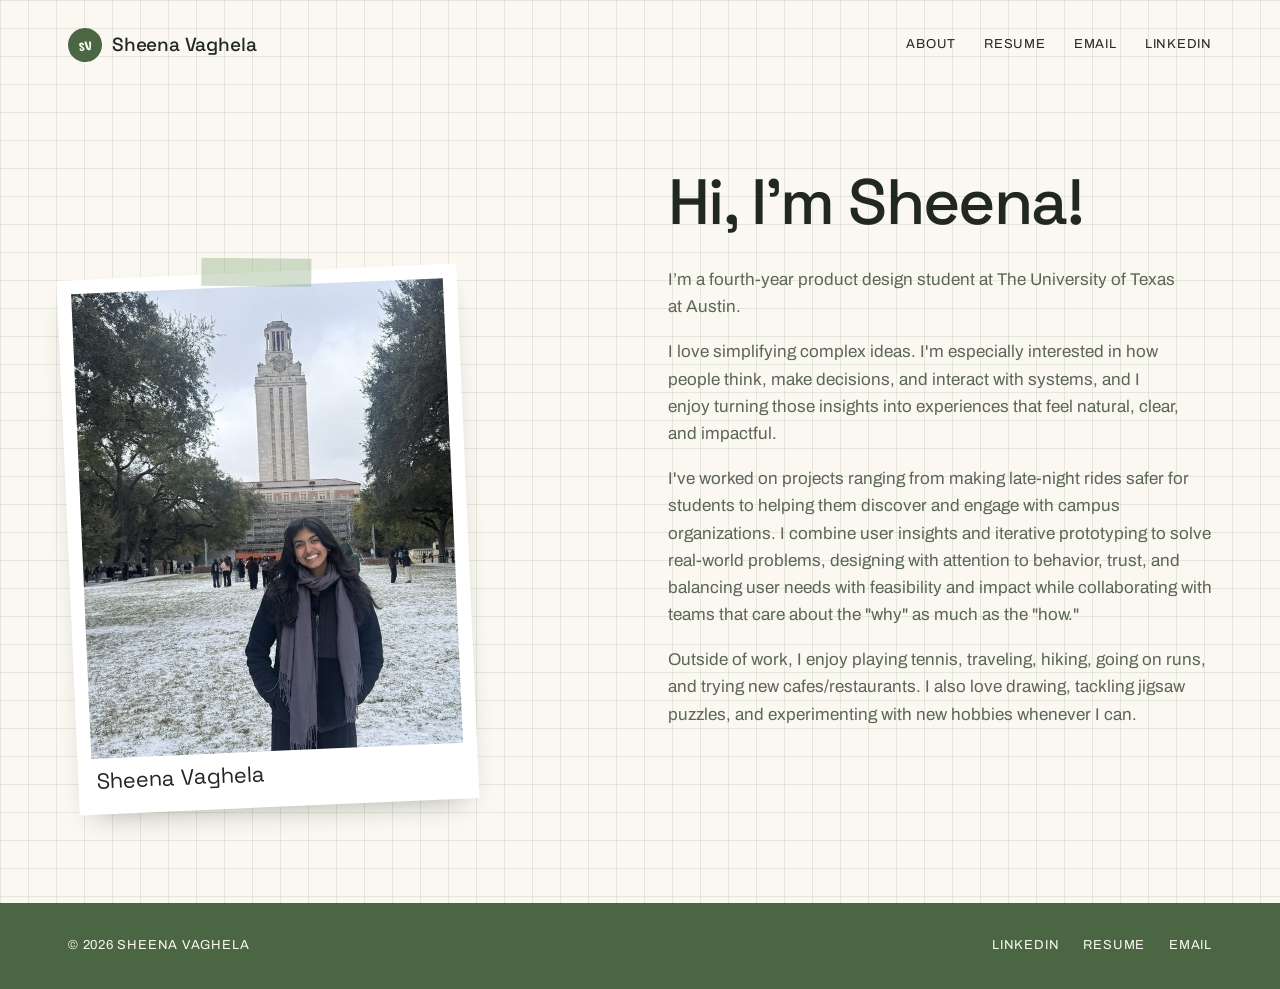
==== about.html @ 358e34a9 "Add About page, angled project thumbnails, nav badge, and LLS rewrite - Move About into its own page" ====
<!DOCTYPE html>
<html lang="en">
<head>
<meta charset="UTF-8">
<meta name="viewport" content="width=device-width, initial-scale=1.0">
<title>About | Sheena Vaghela</title>
<meta name="description" content="About Sheena Vaghela">
<link rel="icon" href="data:image/svg+xml,%3Csvg xmlns='http://www.w3.org/2000/svg' viewBox='0 0 64 64'%3E%3Crect width='64' height='64' rx='14' fill='%23FAF8F1'/%3E%3Ctext x='32' y='43' font-family='Georgia,serif' font-size='34' fill='%234A6642' text-anchor='middle'%3ES%3C/text%3E%3C/svg%3E">
<script>document.documentElement.classList.add('js');</script>
<link rel="stylesheet" href="styles.css?v=5">
<link rel="stylesheet" href="home.css?v=9">
</head>
<body class="home">
<div class="hm-page" id="top">

<header class="site">
  <div class="nav">
    <a class="nav-name" href="index.html" aria-label="Sheena Vaghela, home"><span class="nav-mark" aria-hidden="true">sv</span><span class="nav-label">Sheena Vaghela</span></a>
    <div class="nav-links">
      <a href="about.html" aria-current="page">About</a>
      <a href="resume-sheena-vaghela.pdf" target="_blank" rel="noopener">Resume</a>
      <a href="mailto:sheenavaghela@utexas.edu">Email</a>
      <a class="btn" href="https://www.linkedin.com/in/sheena-vaghela" target="_blank" rel="noopener">LinkedIn</a>
    </div>
  </div>
</header>

<main>

  <section class="hm-about" id="about">
    <figure class="hm-polaroid" data-reveal>
      <span class="hm-tape"></span>
      <img src="images/about-sheena-tower.jpg" alt="Sheena smiling on the snowy South Mall in front of the UT Tower">
      <figcaption>Sheena Vaghela</figcaption>
    </figure>
    <div class="hm-about-body">
      <h1 class="hm-h2">Hi, I’m Sheena!</h1>
      <p>I’m a fourth-year product design student at The University of Texas at Austin.</p>
      <p>I love simplifying complex ideas. I'm especially interested in how people think, make decisions, and interact with systems, and I enjoy turning those insights into experiences that feel natural, clear, and impactful.</p>
      <p>I've worked on projects ranging from making late-night rides safer for students to helping them discover and engage with campus organizations. I combine user insights and iterative prototyping to solve real-world problems, designing with attention to behavior, trust, and balancing user needs with feasibility and impact while collaborating with teams that care about the "why" as much as the "how."</p>
      <p>Outside of work, I enjoy playing tennis, traveling, hiking, going on runs, and trying new cafes/restaurants. I also love drawing, tackling jigsaw puzzles, and experimenting with new hobbies whenever I can.</p>
    </div>
  </section>

</main>

<footer class="hm-foot">
  <div class="hm-foot-in">
    <span>© 2026 Sheena Vaghela</span>
    <div class="hm-foot-links">
      <a href="https://www.linkedin.com/in/sheena-vaghela" target="_blank" rel="noopener">LinkedIn</a>
      <a href="resume-sheena-vaghela.pdf" target="_blank" rel="noopener">Resume</a>
      <a href="mailto:sheenavaghela@utexas.edu">Email</a>
    </div>
  </div>
</footer>

</div>
<script src="script.js?v=3"></script>
<script src="home.js?v=3"></script>
</body>
</html>
---- styles.css ----
@import url('https://fonts.googleapis.com/css2?family=Space+Grotesk:wght@400;500;600;700&family=Archivo:wght@400;500;600;700&family=Caveat+Brush&display=swap');

:root{
  --paper: #FAF8F1;
  --paper-alt: #E9EFE2;
  --card: #FFFFFF;
  --ink: #212820;
  --ink-soft: #5C6656;
  --moss: #7FA173;
  --moss-dark: #4A6642;
  --line: #DCE3D2;
  --max: 1120px;
  --max-narrow: 760px;
}

*{ box-sizing:border-box; }
html{ scroll-behavior:smooth; }

body{
  margin:0;
  background-color: var(--paper);
  color: var(--ink);
  font-family:'Archivo', sans-serif;
  font-size:16px;
  line-height:1.65;
  -webkit-font-smoothing:antialiased;
  overflow-x:hidden;
}

h1,h2,h3,h4{
  font-family:'Space Grotesk', sans-serif;
  font-weight:600;
  margin:0;
  color:var(--ink);
  letter-spacing:-0.01em;
}

a{ color:inherit; text-decoration:none; }
img{ max-width:100%; display:block; }

.wrap{ max-width:var(--max); margin:0 auto; padding:0 32px; }
.wrap-narrow{ max-width:var(--max-narrow); margin:0 auto; padding:0 32px; }

.sparkle{ color:var(--moss-dark); font-style:normal; }
.eyebrow{
  font-size:12.5px;
  text-transform:uppercase;
  letter-spacing:0.12em;
  color:var(--ink-soft);
}

/* ---------- decorative elements removed for a simpler look ---------- */
.pin{ display:none; }
.frame,
.hero-photo .frame,
.about-photo .frame{
  transform:none !important;
}

/* ---------- NAV ---------- */
header.site{
  position:sticky; top:0; z-index:20;
  background:rgba(250,248,241,0.9);
  backdrop-filter:blur(8px);
  border-bottom:1px solid var(--line);
}
.nav{
  display:flex; align-items:center; justify-content:space-between;
  padding:22px 32px;
  max-width:var(--max); margin:0 auto;
}
.nav-name{ font-family:'Space Grotesk', sans-serif; font-size:18px; font-weight:600; letter-spacing:-0.01em; }
.nav-links{ display:flex; gap:28px; align-items:center; font-size:12.5px; text-transform:uppercase; letter-spacing:0.08em; }
.nav-links a{ position:relative; border-bottom:1px solid transparent; padding-bottom:2px; transition:color .15s ease; }
.nav-links a:not(.btn)::after{
  content:""; position:absolute; left:0; right:100%; bottom:-1px; height:1px;
  background:var(--moss-dark); transition:right .25s cubic-bezier(.2,.8,.2,1);
}
.nav-links a:hover{ color:var(--moss-dark); }
.nav-links a:not(.btn):hover::after{ right:0; }
.nav-links .btn{
  color:var(--moss-dark); padding:0; border-bottom:1px solid var(--moss-dark);
  transition:color .15s ease, border-color .15s ease;
}
.nav-links .btn:hover{ color:var(--ink); border-color:var(--ink); background:none; }

/* ---------- SCROLL REVEAL ---------- */
@media (prefers-reduced-motion:no-preference){
  .reveal{ opacity:0; transform:translateY(14px); transition:opacity .6s ease, transform .6s ease; }
  .reveal.in{ opacity:1; transform:translateY(0); }

  .case.reveal{ transition-delay:0ms; }
  .case:nth-of-type(1).reveal{ transition-delay:0ms; }
  .case:nth-of-type(2).reveal{ transition-delay:60ms; }
  .case:nth-of-type(3).reveal{ transition-delay:120ms; }
  .case:nth-of-type(4).reveal{ transition-delay:180ms; }
  .case:nth-of-type(5).reveal{ transition-delay:240ms; }

  .skill-pill.reveal{ transform:translateY(10px) scale(.94); transition:opacity .45s ease, transform .45s cubic-bezier(.2,.8,.2,1); }
  .skill-pill.reveal.in{ transform:translateY(0) scale(1); }
  .skill-pill.reveal:nth-child(1){ transition-delay:0ms; }
  .skill-pill.reveal:nth-child(2){ transition-delay:40ms; }
  .skill-pill.reveal:nth-child(3){ transition-delay:80ms; }
  .skill-pill.reveal:nth-child(4){ transition-delay:120ms; }
  .skill-pill.reveal:nth-child(5){ transition-delay:160ms; }
  .skill-pill.reveal:nth-child(6){ transition-delay:200ms; }
  .skill-pill.reveal:nth-child(7){ transition-delay:240ms; }
  .skill-pill.reveal:nth-child(8){ transition-delay:280ms; }
  .skill-pill.reveal:nth-child(9){ transition-delay:320ms; }
  .skill-pill.reveal:nth-child(10){ transition-delay:360ms; }

  .section-head .rule{ transform:scaleX(0); transform-origin:left; transition:transform .7s cubic-bezier(.2,.8,.2,1) .1s; }
  .section-head.in .rule{ transform:scaleX(1); }

  @keyframes heroFadeUp{
    from{ opacity:0; transform:translateY(16px); }
    to{ opacity:1; transform:translateY(0); }
  }
  .hero .eyebrow, .hero h1, .hero p, .hero .hero-status{
    opacity:0; animation:heroFadeUp .7s cubic-bezier(.2,.8,.2,1) forwards;
  }
  .hero .eyebrow{ animation-delay:.05s; }
  .hero h1{ animation-delay:.15s; }
  .hero p{ animation-delay:.32s; }
  .hero .hero-status{ animation-delay:.45s; }

  @keyframes dotPulse{
    0%, 100%{ box-shadow:0 0 0 0 rgba(74,102,66,0.35); }
    50%{ box-shadow:0 0 0 5px rgba(74,102,66,0); }
  }
  .hero-status .dot{ animation:dotPulse 2.2s ease-out infinite; }
}

/* ---------- HERO (home, no image) ---------- */
.hero{ padding:130px 0 90px; border-bottom:1px solid var(--line); }
.hero .wrap{ max-width:860px; }
.hero .eyebrow{ margin-bottom:22px; }
.hero h1{
  font-size:clamp(44px,8vw,78px);
  line-height:1.02;
  margin-bottom:28px;
  letter-spacing:-0.02em;
}
.hero h1 em{ font-style:normal; color:var(--moss-dark); }
.hero h1 .signature{
  font-family:'Caveat Brush', cursive; font-style:normal; font-weight:400;
  color:var(--moss-dark); font-size:1.28em; line-height:1; letter-spacing:0.01em;
  display:inline-block; transform:rotate(-4deg) translateY(0.05em);
  margin:0 0.02em;
}
.hero p{ max-width:56ch; color:var(--ink-soft); font-size:17.5px; margin-bottom:28px; }
.hero-status{
  display:inline-flex; align-items:center; gap:8px; font-size:12.5px;
  text-transform:uppercase; letter-spacing:0.08em; color:var(--moss-dark);
  border:1px solid var(--line); background:var(--paper-alt); padding:8px 14px; border-radius:20px;
}
.hero-status .dot{ width:6px; height:6px; border-radius:50%; background:var(--moss-dark); }

/* ---------- SECTION HEADS ---------- */
.section{ padding:64px 0; }
.section-head{ margin-bottom:44px; display:flex; align-items:baseline; gap:14px; }
.section-head h2{
  font-size:clamp(26px,3.4vw,34px); text-transform:uppercase; letter-spacing:0.01em;
}
.section-head .count{ color:var(--ink-soft); font-size:13px; letter-spacing:0.06em; text-transform:uppercase; }
.section-head .rule{ flex:1; height:1px; background:var(--line); }

/* ---------- CASE STUDY LIST (home) ---------- */
.case{
  display:grid; grid-template-columns:64px 0.9fr 1.1fr; gap:32px; align-items:center;
  padding:44px 0; border-bottom:1px solid var(--line);
}
.case:last-child{ border-bottom:none; }
.case:nth-child(even) .case-media{ order:3; }
.case:nth-child(even) .case-body{ order:2; }
.case-index{
  font-family:'Space Grotesk', sans-serif; font-size:22px; font-weight:600; color:var(--moss-dark);
  align-self:start; padding-top:2px; letter-spacing:-0.02em;
}

.case-media{ position:relative; display:flex; justify-content:center; isolation:isolate; }
.case-media .frame{
  --accent: var(--moss-dark);
  background:var(--accent); padding:36px; border-radius:8px; border:none;
  overflow:hidden; max-width:460px; width:100%; aspect-ratio:4/3;
  display:flex; align-items:center; justify-content:center; position:relative;
  box-shadow:0 1px 2px rgba(33,40,32,0.08);
  transition:transform .35s cubic-bezier(.2,.8,.2,1), box-shadow .35s ease;
}
.case-media img{
  width:auto; height:auto; max-width:100%; max-height:100%; object-fit:contain; display:block;
  border-radius:4px;
  transition:transform .4s cubic-bezier(.2,.8,.2,1);
  filter:drop-shadow(0 18px 30px rgba(0,0,0,0.28));
}

/* bold per-project accent colors, in the spirit of an editorial cover grid */
.case-media .frame.thumb-sbee{ --accent:#B4552E; }
.case-media .frame.thumb-herdup{ --accent:#6B4A2F; }
.case-media .frame.thumb-surewalk{ --accent:#1F2A44; }
.case-media .frame.thumb-seedly{ --accent:#2B6A3C; }
.case-media .frame.thumb-idetect{ --accent:#1E4D6B; }

.case-media .frame:hover,
.case-media .frame:focus-visible{
  transform:translateY(-6px) scale(1.025) !important;
  box-shadow:0 26px 44px -18px rgba(0,0,0,0.38), 0 6px 16px rgba(0,0,0,0.14);
}
.case-media .frame:hover img{ transform:scale(1.035); }

/* ---------- THUMBNAIL ILLUSTRATIONS (home) ---------- */
.thumb-illustration{
  width:84%; height:84%; overflow:visible;
  transition:transform .4s cubic-bezier(.2,.8,.2,1);
}
.case-media .frame:hover .thumb-illustration{ transform:scale(1.06); }

.thumb-illustration .thumb-shape-soft{ fill:var(--paper); }
.thumb-illustration .thumb-cutout{ fill:var(--accent); }
.thumb-illustration .thumb-node{ fill:var(--paper); }
.thumb-illustration .draw-line{
  fill:none; stroke:var(--paper); stroke-width:2; stroke-linecap:round;
  opacity:0.85;
}
.thumb-illustration .pulse-ring{
  fill:none; stroke:var(--paper); stroke-width:1.4; stroke-opacity:0;
}
.thumb-illustration .thumb-pulse{ stroke:var(--accent); opacity:1; }
.thumb-illustration .thumb-star path{ fill:var(--paper); opacity:0.85; }
.thumb-illustration .thumb-moon{ opacity:0.95; }
.thumb-illustration .thumb-sun circle{ fill:var(--paper); }
.thumb-illustration .thumb-rays line{ stroke:var(--paper); stroke-width:2; stroke-linecap:round; }
.thumb-illustration .thumb-leaf{ fill:var(--accent); transform-box:fill-box; transform-origin:bottom; }
.thumb-illustration .thumb-badge-text{
  font-family:'Space Grotesk', sans-serif; font-weight:700; font-size:20px;
  fill:var(--accent); letter-spacing:0.02em;
}

@media (prefers-reduced-motion:no-preference){
  @keyframes thumbAutoScroll{
    0%, 12%{ transform:translateY(0); }
    50%, 62%{ transform:translateY(var(--thumb-scroll-amount, -14px)); }
    100%{ transform:translateY(0); }
  }
  .thumb-scroll{
    animation:thumbAutoScroll 7s cubic-bezier(.65,0,.35,1) infinite;
  }

  .thumb-illustration .draw-line{
    stroke-dasharray:260; stroke-dashoffset:260;
    transition:stroke-dashoffset 1.1s cubic-bezier(.2,.8,.2,1) .15s;
  }
  .case.in .thumb-illustration .draw-line{ stroke-dashoffset:0; }

  .thumb-illustration .thumb-node,
  .thumb-illustration .thumb-pin-start,
  .thumb-illustration .thumb-pin-end{
    transform-box:fill-box; transform-origin:center; transform:scale(0);
    transition:transform .45s cubic-bezier(.34,1.56,.64,1) .9s;
  }
  .case.in .thumb-illustration .thumb-node,
  .case.in .thumb-illustration .thumb-pin-start,
  .case.in .thumb-illustration .thumb-pin-end{ transform:scale(1); }
  .thumb-illustration .thumb-node-a{ transition-delay:1s; }
  .thumb-illustration .thumb-node-b{ transition-delay:1.08s; }
  .thumb-illustration .thumb-node-c{ transition-delay:1.16s; }

  .thumb-illustration .thumb-leaf{ transform:scaleY(0); }
  .case.in .thumb-illustration .thumb-leaf{
    transition:transform .55s cubic-bezier(.2,.8,.2,1);
  }
  .case.in .thumb-illustration .thumb-leaf-1{ transform:scaleY(1); transition-delay:.2s; }
  .case.in .thumb-illustration .thumb-leaf-2{ transform:scaleY(1); transition-delay:.35s; }
  .case.in .thumb-illustration .thumb-leaf-3{ transform:scaleY(1); transition-delay:.5s; }

  @keyframes thumbFloat{ 0%,100%{ transform:translateY(0); } 50%{ transform:translateY(-4px); } }
  .thumb-float{ animation:thumbFloat 4.5s ease-in-out infinite; }

  @keyframes thumbPulseRing{
    0%{ stroke-width:3; stroke-opacity:0.7; r:16; }
    100%{ stroke-width:0; stroke-opacity:0; r:30; }
  }
  .case.in .pulse-ring{ animation:thumbPulseRing 2.6s ease-out infinite; }
  .case.in .pulse-ring-2{ animation-delay:1.3s; }

  @keyframes thumbTwinkle{ 0%,100%{ opacity:0.35; } 50%{ opacity:1; } }
  .thumb-star-1{ animation:thumbTwinkle 2.8s ease-in-out infinite; }
  .thumb-star-2{ animation:thumbTwinkle 2.8s ease-in-out infinite 1.1s; }

  @keyframes thumbSway{ 0%,100%{ transform:rotate(-2deg); } 50%{ transform:rotate(2deg); } }
  .case.in .thumb-leaf{ transform-origin:bottom; }
  .case.in .thumb-leaf-1{ animation:thumbSway 5s ease-in-out infinite .8s; }
  .case.in .thumb-leaf-2{ animation:thumbSway 5.6s ease-in-out infinite 1s; }
  .case.in .thumb-leaf-3{ animation:thumbSway 5.2s ease-in-out infinite 1.2s; }

  @keyframes thumbSpin{ to{ transform:rotate(360deg); } }
  .thumb-sun{ transform-box:fill-box; transform-origin:center; }
  .thumb-rays{ transform-box:fill-box; transform-origin:center; animation:thumbSpin 14s linear infinite; }
  .case-media .frame:hover .thumb-rays{ animation-duration:3s; }

  .case-media .frame:hover .thumb-node,
  .case-media .frame:hover .thumb-pin-end{ transform:scale(1.15); }
  .case-media .frame:hover .draw-line.thumb-route{ stroke-width:2.4; }
}

.case-media .frame::after{
  content:"View case study →";
  position:absolute; left:14px; bottom:14px; z-index:2;
  font-family:'Space Grotesk', sans-serif; font-size:11px; font-weight:600;
  letter-spacing:0.05em; text-transform:uppercase; color:var(--ink);
  background:var(--card); border:1px solid var(--line); border-radius:20px;
  padding:6px 12px; opacity:0; transform:translateY(6px);
  transition:opacity .3s ease, transform .3s ease; pointer-events:none;
}
.case-media .frame:hover::after,
.case-media .frame:focus-visible::after{ opacity:1; transform:translateY(0); }

.case-tag{
  display:inline-block; font-size:12px; color:var(--moss-dark); background:none;
  border:none; padding:0; border-radius:0; margin-bottom:16px;
  text-transform:uppercase; letter-spacing:0.08em; font-weight:600;
}
.case-body h3{ font-size:clamp(20px,2.2vw,25px); margin-bottom:12px; line-height:1.25; }
.case-body p{ color:var(--ink-soft); max-width:48ch; margin-bottom:18px; }
.case-link{ font-size:14px; font-weight:600; color:var(--moss-dark); border-bottom:1px solid var(--moss-dark); padding-bottom:2px; text-transform:uppercase; letter-spacing:0.05em; }
.case-link:hover{ color:var(--ink); border-color:var(--ink); }

/* ---------- SKILLS ---------- */
.skills-list{ display:flex; flex-wrap:wrap; gap:18px 24px; }
.skill-pill{
  font-size:13.5px; padding:0; background:none; border:none;
  color:var(--ink); text-transform:uppercase; letter-spacing:0.05em;
}
.skill-pill::before{ content:"["; color:var(--moss-dark); margin-right:2px; }
.skill-pill::after{ content:"]"; color:var(--moss-dark); margin-left:2px; }

/* ---------- ABOUT ---------- */
#about{ background:var(--paper-alt); border-top:1px solid var(--line); border-bottom:1px solid var(--line); }
.about-grid{ display:grid; grid-template-columns:0.8fr 1.2fr; gap:52px; align-items:center; }
.about-photo .frame{
  background:var(--paper-alt); padding:0; border-radius:8px; border:none; overflow:hidden;
}
.about-body p{ color:var(--ink-soft); margin-bottom:16px; max-width:58ch; }

/* ---------- FOOTER ---------- */
footer{ padding:44px 0 56px; color:var(--ink-soft); font-size:13.5px; }
footer .foot-row{ display:flex; justify-content:space-between; align-items:center; flex-wrap:wrap; gap:16px; }
footer a{ border-bottom:1px solid var(--ink-soft); }
footer a:hover{ color:var(--moss-dark); border-color:var(--moss-dark); }

/* ================= PROJECT DETAIL PAGES ================= */
.detail-hero{ padding:56px 0 40px; border-bottom:1px solid var(--line); }
.back-link{ display:inline-flex; align-items:center; gap:6px; font-size:13px; text-transform:uppercase; letter-spacing:0.06em; color:var(--ink-soft); margin-bottom:28px; }
.back-link:hover{ color:var(--moss-dark); }
.back-link .arrow{ display:inline-block; transform:rotate(180deg); }

.detail-hero h1{ font-size:clamp(28px,4vw,42px); line-height:1.15; max-width:22ch; margin-bottom:18px; }
.detail-hero .intro{ font-size:17.5px; color:var(--ink-soft); max-width:62ch; margin-bottom:36px; }

.meta-grid{
  display:grid; grid-template-columns:repeat(4,1fr); gap:24px;
  border-top:1px solid var(--line); padding-top:24px;
}
.meta-item .label{ font-size:11.5px; text-transform:uppercase; letter-spacing:.06em; color:var(--ink-soft); margin-bottom:6px; }
.meta-item .value{ font-size:14px; line-height:1.5; }
.meta-item .value div{ margin-bottom:2px; }

.hero-visual{ padding:44px 0 10px; }

.content-section{ padding:44px 0; border-bottom:1px solid var(--line); }
.content-section:last-of-type{ border-bottom:none; }
.content-section h2{ font-size:clamp(21px,2.4vw,25px); margin-bottom:16px; }
.content-section p{ color:var(--ink-soft); max-width:66ch; }

.award-note{
  display:inline-flex; align-items:center; gap:8px; font-size:12.5px; color:var(--moss-dark);
  background:var(--paper-alt); border:1px solid var(--line); padding:6px 14px; border-radius:20px; margin-top:14px;
  text-transform:uppercase; letter-spacing:0.05em;
}

.process-block{ margin-bottom:40px; }
.process-block:last-child{ margin-bottom:0; }
.process-block h3{ font-size:17.5px; margin-bottom:10px; line-height:1.35; }
.process-block p{ color:var(--ink-soft); max-width:66ch; margin-bottom:20px; }

.conclusion-list{ list-style:none; margin:20px 0; padding:0; }
.conclusion-list li{
  padding:14px 0 14px 22px; border-top:1px solid var(--line); position:relative; color:var(--ink-soft); max-width:66ch;
}
.conclusion-list li:last-child{ border-bottom:1px solid var(--line); }
.conclusion-list li::before{
  content:"–"; position:absolute; left:0; color:var(--moss-dark); font-size:14px;
}
.conclusion-list li strong{ color:var(--ink); }

.quote-grid{ display:grid; grid-template-columns:1fr 1fr; gap:16px; margin:20px 0 4px; }
.quote-card{
  background:var(--paper-alt); border:1px solid var(--line); border-radius:10px;
  padding:20px 22px; position:relative;
}
.quote-card::before{
  content:"\201C"; font-family:Georgia,serif; font-size:38px; line-height:1; color:var(--moss-dark);
  opacity:0.45; display:block; margin-bottom:4px;
}
.quote-card p{ font-style:italic; color:var(--ink); font-size:14.5px; margin-bottom:0; max-width:none; }
@media (max-width:640px){ .quote-grid{ grid-template-columns:1fr; } }

.affinity-map{
  display:grid; grid-template-columns:repeat(4,1fr); gap:18px; margin:24px 0 4px;
}
.affinity-col{ display:flex; flex-direction:column; gap:10px; }
.affinity-col h4{
  font-family:'Space Grotesk', sans-serif; font-size:13px; font-weight:600; color:var(--ink-soft);
  text-transform:uppercase; letter-spacing:0.04em; margin-bottom:2px; line-height:1.3;
}
.affinity-note{
  background:var(--paper-alt); border:1px solid var(--line); border-radius:6px;
  padding:12px 13px; font-size:13px; line-height:1.45; color:var(--ink);
}
.affinity-note:nth-child(3n+1){ transform:rotate(-0.6deg); }
.affinity-note:nth-child(3n+2){ transform:rotate(0.5deg); }
.affinity-note:nth-child(3n){ transform:rotate(-0.3deg); }
@media (max-width:800px){ .affinity-map{ grid-template-columns:1fr 1fr; } }
@media (max-width:480px){ .affinity-map{ grid-template-columns:1fr; } }

/* ---------- HOW MIGHT WE cards ---------- */
.hmw-grid{ display:grid; grid-template-columns:repeat(3,1fr); gap:14px; margin:24px 0 4px; }
.hmw-card{
  background:var(--moss-dark); border-radius:10px; padding:20px 20px 22px; color:var(--paper);
}
.hmw-card .hmw-tag{
  display:block; font-size:11px; font-weight:600; text-transform:uppercase; letter-spacing:0.08em;
  color:var(--paper); opacity:0.7; margin-bottom:8px;
}
.hmw-card p{ margin:0; font-size:15px; line-height:1.4; color:var(--paper); max-width:none; }
@media (max-width:800px){ .hmw-grid{ grid-template-columns:1fr 1fr; } }
@media (max-width:480px){ .hmw-grid{ grid-template-columns:1fr; } }

/* ---------- SUMMARY block (top of each case study) ---------- */
.summary-block{
  margin:32px 0 0; padding:4px 24px; background:var(--card);
  border:1px solid var(--line); border-radius:12px;
}
.summary-row{
  display:grid; grid-template-columns:128px minmax(0,1fr); gap:6px 20px;
  padding:14px 0; border-top:1px solid var(--line); margin:0;
}
.summary-row:first-child{ border-top:none; }
.summary-row dt{
  font-size:11.5px; text-transform:uppercase; letter-spacing:.06em; color:var(--moss-dark);
  font-weight:600; padding-top:3px;
}
.summary-row dd{ margin:0; font-size:14.5px; line-height:1.55; color:var(--ink); }
.summary-row dd .metric-note{ display:block; font-size:12.5px; color:var(--ink-soft); margin-top:2px; }
@media (max-width:560px){
  .summary-block{ padding:4px 18px; }
  .summary-row{ grid-template-columns:1fr; }
}

.quote-card .quote-source{
  display:block; margin-top:10px; font-size:12.5px; font-style:normal; color:var(--ink-soft);
}

/* ---------- STAT highlights ---------- */
.stat-row{ display:grid; grid-template-columns:repeat(3,1fr); gap:16px; margin:24px 0 4px; }
.stat-card{
  background:var(--paper-alt); border:1px solid var(--line); border-radius:10px; padding:20px 18px;
}
.stat-card .stat-num{
  display:block; font-family:'Space Grotesk', sans-serif; font-weight:600; font-size:clamp(26px,3vw,34px);
  color:var(--moss-dark); letter-spacing:-0.02em; line-height:1;
}
.stat-card p{ margin:10px 0 0; font-size:13.5px; line-height:1.4; color:var(--ink-soft); max-width:none; }
@media (max-width:800px){ .stat-row{ grid-template-columns:1fr 1fr; } }
@media (max-width:480px){ .stat-row{ grid-template-columns:1fr; } }

/* ---------- PERSONA / archetype cards ---------- */
.persona-grid{ display:grid; grid-template-columns:repeat(3,1fr); gap:16px; margin:24px 0 4px; }
.persona-card{
  border:1px solid var(--line); border-radius:10px; padding:20px 20px 22px; position:relative;
}
.persona-card h4{
  font-family:'Space Grotesk', sans-serif; font-size:15px; font-weight:600; color:var(--ink);
  margin-bottom:8px; line-height:1.3;
}
.persona-card p{ margin:0; font-size:13.5px; line-height:1.5; color:var(--ink-soft); max-width:none; }
.persona-grid-2{ grid-template-columns:1fr 1fr; }
@media (max-width:800px){ .persona-grid{ grid-template-columns:1fr 1fr; } }
@media (max-width:480px){ .persona-grid{ grid-template-columns:1fr; } }

/* ---------- JOURNEY steps (before / after) ---------- */
.journey-steps{
  display:grid; grid-template-columns:repeat(auto-fit, minmax(140px,1fr)); gap:0; margin:24px 0 4px;
  border:1px solid var(--line); border-radius:10px; overflow:hidden;
}
.journey-step{
  padding:18px 16px; background:var(--paper); border-right:1px solid var(--line); position:relative;
}
.journey-step:last-child{ border-right:none; }
.journey-step .step-num{
  display:inline-flex; align-items:center; justify-content:center; width:22px; height:22px; border-radius:50%;
  background:var(--moss-dark); color:var(--paper); font-size:11px; font-weight:600; margin-bottom:10px;
}
.journey-step p{ margin:0; font-size:13px; line-height:1.4; color:var(--ink-soft); max-width:none; }
.journey-step p strong{ display:block; color:var(--ink); font-size:13.5px; margin-bottom:3px; }
.journey-row-label{
  font-size:11px; font-weight:600; text-transform:uppercase; letter-spacing:0.07em; color:var(--ink-soft);
  margin-bottom:8px; display:block;
}
.journey-before .step-num{ background:var(--ink-soft); }
@media (max-width:640px){
  .journey-steps{ grid-template-columns:1fr; }
  .journey-step{ border-right:none; border-bottom:1px solid var(--line); }
  .journey-step:last-child{ border-bottom:none; }
}

/* ---------- VOICE moments (content writing) ---------- */
.voice-moments{ display:flex; flex-direction:column; gap:0; margin:24px 0 4px; border:1px solid var(--line); border-radius:10px; overflow:hidden; }
.voice-moment{
  display:grid; grid-template-columns:200px minmax(0,1fr); gap:16px; align-items:center;
  padding:16px 18px; border-top:1px solid var(--line); background:var(--paper);
}
.voice-moment:first-child{ border-top:none; }
.voice-label{
  font-size:11.5px; font-weight:600; text-transform:uppercase; letter-spacing:0.06em; color:var(--moss-dark);
}
.voice-label em{
  display:block; font-style:normal; font-weight:400; text-transform:none; letter-spacing:0;
  font-size:13px; color:var(--ink-soft); margin-top:2px;
}
.content-section .voice-msg{
  margin:0; justify-self:start; background:var(--card); border:1px solid var(--line);
  border-radius:14px 14px 14px 4px; padding:10px 14px; font-size:14.5px; line-height:1.45; color:var(--ink); max-width:none;
}
@media (max-width:560px){ .voice-moment{ grid-template-columns:1fr; gap:8px; } }

/* ---------- TERMINOLOGY table ---------- */
.term-table{ margin:24px 0 4px; border:1px solid var(--line); border-radius:10px; overflow:hidden; }
.term-row{
  display:grid; grid-template-columns:0.8fr 1.1fr 1.6fr; gap:16px; padding:13px 18px;
  border-top:1px solid var(--line); font-size:13.5px; line-height:1.45; color:var(--ink-soft);
}
.term-row span:first-child{ color:var(--ink); font-weight:600; }
.term-row span:nth-child(2){ text-decoration:line-through; text-decoration-color:var(--moss); }
.term-head{ border-top:none; background:var(--paper-alt); }
.term-head span, .term-head span:first-child, .term-head span:nth-child(2){
  font-size:11px; font-weight:600; text-transform:uppercase; letter-spacing:0.07em; color:var(--moss-dark); text-decoration:none;
}
@media (max-width:560px){
  .term-row{ grid-template-columns:1fr 1fr; gap:4px 14px; }
  .term-row span:nth-child(3){ grid-column:1 / -1; }
  .term-head span:nth-child(3){ display:none; }
}

/* ---------- PROTOTYPE FLOW DEMOS (auto-playing phone screens) ---------- */
.proto-demos{ display:flex; flex-direction:column; align-items:center; gap:48px; margin:28px 0 4px; }
.proto-demo{ margin:0; display:flex; flex-direction:column; align-items:center; gap:14px; }
.proto-phone{
  width:300px; max-width:100%; aspect-ratio:600 / 1300; position:relative; overflow:hidden;
  border-radius:34px; border:10px solid #14181f; background:#fff; box-sizing:content-box;
  box-shadow:0 30px 54px -20px rgba(20,24,31,0.45), 0 6px 18px rgba(20,24,31,0.15);
}
.proto-phone img{
  position:absolute; inset:0; width:100%; height:100%; object-fit:cover;
  opacity:0; transition:opacity .5s ease;
}
.proto-phone img.active{ opacity:1; }
/* the "clicker": a cursor that moves to each tapped button and presses it */
.proto-cursor{
  position:absolute; left:50%; top:62%; z-index:3; width:30px; height:30px; margin:-3px 0 0 -6px;
  pointer-events:none; opacity:0;
  transition:left .7s cubic-bezier(.45,0,.25,1), top .7s cubic-bezier(.45,0,.25,1), opacity .3s ease;
}
.proto-cursor.show{ opacity:1; }
.proto-cursor.dragging{ transition:left .9s ease-in-out, top .9s ease-in-out; }
.proto-cursor svg{ width:100%; height:100%; display:block; filter:drop-shadow(0 2px 3px rgba(0,0,0,.35)); transition:transform .15s ease; }
.proto-cursor.press svg{ transform:scale(.85); }
.proto-cursor::before{
  content:""; position:absolute; left:6px; top:3px; width:34px; height:34px; margin:-17px 0 0 -17px;
  border-radius:50%; background:rgba(74,102,66,.35); transform:scale(0); opacity:0;
}
.proto-cursor.press::before{ animation:protoRipple .55s ease-out; }
@keyframes protoRipple{
  0%{ transform:scale(.2); opacity:1; }
  100%{ transform:scale(1.5); opacity:0; }
}
.proto-demo figcaption{ font-size:12.5px; color:var(--ink-soft); text-transform:uppercase; letter-spacing:0.06em; }
@media (max-width:420px){ .proto-phone{ width:260px; } }

/* ---------- SCROLLING SCREEN DEMO ---------- */
.scroll-demo-wrap{ display:flex; flex-direction:column; align-items:center; gap:14px; padding:12px 0 8px; }
.scroll-demo{
  width:320px; height:520px; max-width:100%; overflow:hidden; position:relative;
  border-radius:34px; border:10px solid #14181f; background:#fff;
  box-shadow:0 30px 54px -20px rgba(20,24,31,0.45), 0 6px 18px rgba(20,24,31,0.15);
}
.scroll-demo::after{
  content:""; position:absolute; top:0; left:0; right:0; height:28px; z-index:2;
  background:linear-gradient(rgba(255,255,255,0.9), rgba(255,255,255,0));
  pointer-events:none;
}
.scroll-demo img{
  display:block; width:100%; height:auto; --scroll-amount:-180px;
  animation:scrollDemo 9s cubic-bezier(.65,0,.35,1) infinite;
}
@keyframes scrollDemo{
  0%   { transform:translateY(0); }
  15%  { transform:translateY(0); }
  50%  { transform:translateY(var(--scroll-amount)); }
  65%  { transform:translateY(var(--scroll-amount)); }
  100% { transform:translateY(0); }
}
@media (prefers-reduced-motion:reduce){
  .scroll-demo img{ animation:none; }
}
.scroll-demo-caption{ font-size:12.5px; color:var(--ink-soft); text-transform:uppercase; letter-spacing:0.06em; }

.proto-link{
  display:inline-block; margin-top:8px; font-size:14px; font-weight:600;
  color:var(--moss-dark); border-bottom:1px solid var(--moss-dark); text-transform:uppercase; letter-spacing:0.04em;
}
.proto-link:hover{ color:var(--ink); border-color:var(--ink); }
.proto-link + .proto-link{ margin-left:24px; }

/* ---------- CAROUSEL ---------- */
.carousel{ position:relative; }
.carousel-track{
  display:flex; gap:22px; overflow-x:auto; scroll-snap-type:x mandatory;
  scroll-behavior:smooth; -webkit-overflow-scrolling:touch;
  scrollbar-width:none; margin:0; padding:2px;
}
.carousel-track::-webkit-scrollbar{ display:none; }
.carousel-slide{
  flex:0 0 100%; scroll-snap-align:center; margin:0;
  background:var(--paper); border-radius:10px; border:1px solid var(--line);
  display:flex; align-items:center; justify-content:center;
  min-height:360px; overflow:hidden;
}
.carousel-slide img{ width:auto; height:auto; max-width:100%; max-height:74vh; object-fit:contain; display:block; }

.carousel-nav{ display:flex; align-items:center; justify-content:center; gap:18px; margin-top:18px; }
.carousel-btn{
  width:38px; height:38px; border-radius:50%; border:1px solid var(--line); flex-shrink:0;
  background:var(--card); color:var(--ink); font-family:'Space Grotesk',sans-serif; font-size:17px;
  cursor:pointer; display:flex; align-items:center; justify-content:center; padding:0;
  transition:background .15s ease, color .15s ease, border-color .15s ease;
}
.carousel-btn:hover{ background:var(--moss-dark); border-color:var(--moss-dark); color:#fff; }
.carousel-dots{ display:flex; align-items:center; gap:8px; }
.carousel-dot{
  width:7px; height:7px; padding:0; border:none; border-radius:50%;
  background:var(--line); cursor:pointer; transition:background .15s ease, transform .15s ease;
}
.carousel-dot.active{ background:var(--moss-dark); transform:scale(1.4); }
.carousel.single .carousel-nav{ display:none; }

@media (min-width:640px){
  .carousel-slide{ min-height:460px; }
}

/* breaks a single wide diagram out of the narrow text column so it's bigger and easier to read */
.carousel.carousel-wide{
  width:min(94vw, 1200px);
  margin-left:50%;
  transform:translateX(-50%);
}

.next-project{
  padding:52px 0; text-align:center; background:var(--paper-alt);
  border-top:1px solid var(--line); border-bottom:1px solid var(--line);
}
.next-project .label{ font-size:12px; text-transform:uppercase; letter-spacing:0.08em; color:var(--ink-soft); margin-bottom:10px; }
.next-project h2{ font-size:clamp(22px,3vw,28px); }
.next-project a:hover{ color:var(--moss-dark); }

/* ---------- RESPONSIVE ---------- */
@media (max-width:860px){
  .case{ grid-template-columns:1fr; }
  .case-index{ display:none; }
  .case:nth-child(even) .case-media,
  .case:nth-child(even) .case-body{ order:initial; }
  .about-grid{ grid-template-columns:1fr; }
  .nav-links{ gap:14px; font-size:11px; }
  .wrap, .wrap-narrow{ padding:0 20px; }
  .meta-grid{ grid-template-columns:repeat(2,1fr); }
}

/* keep the name on one line on small phones now that the nav has four links */
@media (max-width:420px){
  .nav{ padding:18px 16px; gap:12px; }
  .nav-name{ white-space:nowrap; font-size:16px; }
  .nav-links{ gap:10px; font-size:10.5px; letter-spacing:0.05em; }
}

/* ---------- "email copied" toast ---------- */
.email-toast{
  position:fixed; left:50%; bottom:28px; z-index:50; transform:translate(-50%, 12px);
  background:var(--ink); color:var(--paper); padding:10px 18px; border-radius:999px;
  font-size:14px; box-shadow:0 12px 28px -12px rgba(33,40,32,.5);
  opacity:0; pointer-events:none; transition:opacity .25s ease, transform .25s ease;
  max-width:calc(100vw - 32px); text-align:center;
}
.email-toast.show{ opacity:1; transform:translate(-50%, 0); }

/* ---------- Personal mark in the nav ---------- */
.nav-name{ display:inline-flex; align-items:center; gap:10px; }
.nav-mark{
  display:inline-flex; align-items:center; justify-content:center; flex-shrink:0;
  width:34px; height:34px; border-radius:50%; background:var(--moss-dark); color:var(--paper);
  font-family:'Caveat Brush', cursive; font-size:19px; line-height:1; letter-spacing:0; padding-bottom:2px;
  transform:rotate(-8deg); transition:transform .35s cubic-bezier(.3,1.5,.5,1);
}
.nav-name:hover .nav-mark{ transform:rotate(6deg) scale(1.08); }
@media (max-width:420px){ .nav-mark{ width:30px; height:30px; font-size:17px; } }
/* on narrow screens the badge stands in for the full name so the links stay on one line */
@media (max-width:520px){ .nav-label{ display:none; } }
---- home.css ----
/* Homepage redesign ("Field Notes"). Scoped to body.home so case study pages are untouched. */

.home{
  background-color:var(--paper);
  background-image:
    linear-gradient(rgba(74,102,66,.12) 1px, transparent 1px),
    linear-gradient(90deg, rgba(74,102,66,.12) 1px, transparent 1px);
  background-size:28px 28px;
}
.home .hm-page{ overflow-x:hidden; min-height:100vh; }
.home a:hover{ color:var(--moss-dark); }

@keyframes nameWiggle{ 0%,100%{ rotate:0deg; } 35%{ rotate:-4deg; } 70%{ rotate:2deg; } }
@keyframes hmDotPulse{
  0%{ box-shadow:0 0 0 0 rgba(74,102,66,.45); }
  100%{ box-shadow:0 0 0 10px rgba(74,102,66,0); }
}

/* ---------- Header ---------- */
.home header.site{
  position:static; background:none; backdrop-filter:none; -webkit-backdrop-filter:none; border-bottom:none;
}
.home .nav{
  max-width:1240px; padding:28px clamp(20px,4vw,48px); gap:24px; flex-wrap:wrap;
}
.home .nav-name{ font-weight:500; font-size:19px; letter-spacing:-0.01em; color:var(--ink); }
.home .nav-name:hover{ color:var(--ink); }
.home .nav-links{ gap:28px; font-size:13px; letter-spacing:.06em; }
.home .nav-links a{ border-bottom:none; padding-bottom:0; color:inherit; }
.home .nav-links a::after{ display:none; }
.home .nav-links .btn{ border-bottom:none; color:inherit; }
.home .nav-links .btn:hover{ color:var(--moss-dark); }

/* ---------- Hero ---------- */
.hm-hero{
  max-width:1240px; margin:0 auto;
  padding:clamp(40px,7vw,88px) clamp(20px,4vw,48px) 72px;
}
.hm-hero-in{ max-width:1000px; }
.hm-eyebrow{
  font-size:14px; letter-spacing:.14em; text-transform:uppercase; color:var(--ink-soft); margin-bottom:40px;
}
.hm-hero h1{
  font-weight:500; font-size:clamp(52px,8.6vw,120px); line-height:.98; letter-spacing:-0.02em;
  margin:0; color:var(--ink);
}
.hm-hero h1 .ln{ display:block; }
/* words are separated by real spaces in the markup, so no margin is needed */
.hm-hero h1 .w{ display:inline-block; transform-origin:50% 90%; }
.hm-hero h1 .w.name{ font-family:'Caveat Brush', cursive; font-weight:400; font-size:1.08em; letter-spacing:0; color:var(--moss-dark); }
.hm-hero h1 .w.key{ color:var(--ink); }
.hm-intro{
  font-size:clamp(18px,1.9vw,24px); line-height:1.6; max-width:760px; margin:44px 0 0;
  color:var(--ink-soft); text-wrap:pretty;
}
.hm-pillwrap{ display:flex; margin-top:32px; }
.hm-status{
  display:inline-flex; align-items:center; gap:10px; padding:8px 16px 8px 14px; border-radius:999px;
  background:var(--paper-alt); border:1px solid var(--line); color:var(--moss-dark);
  font-size:12px; letter-spacing:.1em; text-transform:uppercase;
}
.hm-status .dot{
  width:6px; height:6px; border-radius:50%; background:var(--moss-dark);
  animation:hmDotPulse 1.8s ease-out infinite;
}

/* ---------- Selected work ---------- */
.hm-work{ max-width:1320px; margin:0 auto; padding:24px clamp(12px,2vw,24px) 72px; }
.hm-card{
  background:rgba(250,248,241,.82); backdrop-filter:blur(2px); -webkit-backdrop-filter:blur(2px);
  border:1px solid var(--line); border-radius:20px;
  box-shadow:inset 0 1px 0 rgba(255,255,255,.8), 0 24px 60px -32px rgba(33,40,32,.25);
  padding:clamp(28px,4vw,56px) clamp(20px,4vw,56px) clamp(16px,2vw,32px);
}
.hm-headrow{
  position:relative; display:flex; justify-content:space-between; align-items:baseline;
  gap:16px; flex-wrap:wrap; padding-bottom:18px;
}
.hm-headrow::after{
  content:""; position:absolute; left:0; bottom:0; height:2px; width:100%; background:var(--moss-dark);
}
.hm-h2{
  font-weight:500; font-size:clamp(40px,5vw,64px); line-height:1; margin:0; letter-spacing:-0.025em; color:var(--ink);
}
.hm-count{ font-size:13px; letter-spacing:.06em; text-transform:uppercase; color:var(--moss-dark); }

/* project rows (override the older .case grid layout) */
.home .case.hm-row{
  position:relative; display:flex; flex-wrap:wrap; gap:28px 48px; align-items:center;
  padding:40px 0; border-bottom:1px solid var(--line); color:var(--ink);
}
.home .case.hm-row:last-child{ border-bottom:1px solid var(--line); }
.home .case.hm-row:hover{ color:var(--ink); }
.hm-text{
  flex:1 1 420px; display:grid; grid-template-columns:56px minmax(0,1fr); gap:0 16px;
  transition:transform .3s ease;
}
.home .hm-row .case-index{
  font-family:'Archivo', sans-serif; font-size:14px; font-weight:400; letter-spacing:0;
  color:var(--moss-dark); padding-top:12px; align-self:auto;
}
.home .hm-row .case-tag{
  display:block; margin:0; font-size:12px; font-weight:400; letter-spacing:.06em; color:var(--ink-soft);
}
.home .hm-row h3{
  font-weight:400; font-size:clamp(30px,3.6vw,46px); line-height:1.05; letter-spacing:-0.015em;
  margin:8px 0 12px; text-wrap:balance;
}
.hm-hl{
  background-image:linear-gradient(transparent 62%, rgba(127,161,115,.4) 62%);
  background-repeat:no-repeat; background-size:0% 100%; transition:background-size .5s ease;
  -webkit-box-decoration-break:clone; box-decoration-break:clone;
}
.home .hm-row p{ margin:0; font-size:16px; line-height:1.55; color:var(--ink-soft); max-width:600px; text-wrap:pretty; }
.home .hm-row p.hm-proof{
  margin-top:12px; font-size:13px; letter-spacing:.04em; color:var(--moss-dark); font-weight:500;
}
.home .hm-row p.hm-nda{ margin-top:10px; font-size:14px; color:var(--ink-soft); }
.hm-nda a{ position:relative; z-index:3; color:var(--moss-dark); border-bottom:1px solid var(--moss-dark); }
.hm-nda a:hover{ color:var(--ink); border-color:var(--ink); }
/* card that holds a second link: the title link stretches over the whole row */
.hm-row-stretch{ cursor:pointer; }
.hm-stretch::after{ content:""; position:absolute; inset:0; z-index:1; }
.hm-stretch:focus-visible{ outline:none; }
.hm-stretch:focus-visible::after{ outline:2px solid var(--moss-dark); outline-offset:4px; border-radius:12px; }
.hm-more{ margin-top:16px; font-size:14px; font-weight:500; display:flex; gap:8px; align-items:center; }
.hm-more .arr{ color:var(--moss-dark); transition:transform .3s ease; }

/* taped, tilted thumbnail */
.home .case-media.hm-thumb{
  position:relative; flex:0 1 320px; aspect-ratio:4/3; display:block; isolation:auto;
}
.hm-tilt{
  position:absolute; inset:0; border-radius:12px; overflow:hidden; background:var(--paper-alt);
  transform:rotate(var(--rot,0deg)); transition:transform .4s cubic-bezier(.3,1.4,.5,1), box-shadow .4s ease;
}
.home .case-media .frame{
  position:absolute; inset:0; max-width:none; width:auto; aspect-ratio:auto; padding:0; border-radius:0;
  box-shadow:none; display:flex; align-items:center; justify-content:center;
}
.home .case-media .frame::after{ display:none; }
.home .case-media .frame:hover,
.home .case-media .frame:focus-visible{ transform:none !important; box-shadow:none; }
.home .case-media .frame:hover .thumb-illustration{ transform:none; }
.home .case-media .thumb-illustration{ width:78%; height:78%; }
.hm-tape{
  position:absolute; top:-12px; left:50%; width:90px; height:24px; margin-left:-45px;
  background:rgba(127,161,115,.35); transform:rotate(var(--tape,0deg)); z-index:2; pointer-events:none;
}
.hm-note{
  position:absolute; right:-10px; bottom:-18px; z-index:2; padding:10px 14px;
  background:var(--moss-dark); color:var(--paper); font-family:'Space Grotesk', sans-serif; font-size:19px; line-height:1.3;
  box-shadow:0 10px 20px -10px rgba(33,40,32,.45);
  transform:rotate(4deg) scale(0); transform-origin:bottom right;
  transition:transform .35s cubic-bezier(.3,1.5,.5,1);
}
.home .hm-row:hover .hm-text{ transform:translateX(12px); }
.home .hm-row:hover .hm-more .arr{ transform:translateX(12px); }
.home .hm-row:hover .hm-hl{ background-size:100% 100%; }
.home .hm-row:hover .hm-tilt{
  transform:rotate(0deg) scale(1.04); box-shadow:0 24px 40px -20px rgba(33,40,32,.5);
}
.home .hm-row:hover .hm-note{ transform:rotate(4deg) scale(1); }

/* ---------- Skills band ---------- */
.hm-skills{ background:var(--paper-alt); border-top:1px solid var(--line); border-bottom:1px solid var(--line); }
.hm-skills-in{ max-width:1240px; margin:0 auto; padding:56px clamp(20px,4vw,48px); }
.hm-label{
  font-size:13px; letter-spacing:.06em; text-transform:uppercase; font-weight:500;
  color:var(--moss-dark); margin-bottom:20px;
}
.hm-pills{ display:flex; flex-wrap:wrap; gap:10px; }
.hm-skill-group + .hm-skill-group{ margin-top:32px; }
.hm-pill{
  display:inline-block; padding:10px 18px; border:1px solid #CBD8BF; border-radius:999px;
  font-size:15px; line-height:1.65; background:var(--paper); color:var(--moss-dark);
  transform:rotate(var(--r,0deg));
}

/* ---------- About ---------- */
.home #about.hm-about{
  max-width:1240px; margin:0 auto; padding:80px clamp(20px,4vw,48px) 96px;
  display:grid; grid-template-columns:repeat(auto-fit, minmax(min(100%,360px),1fr)); gap:56px; align-items:start;
  background:none; border:none;
}
.hm-polaroid{
  position:relative; padding:14px 14px 56px; background:#fff; max-width:400px;
  box-shadow:0 14px 30px -16px rgba(33,40,32,.4); transform:rotate(-2.5deg);
  margin:clamp(0px,8vw,110px) 0 0; transition:transform 1s cubic-bezier(.3,1.4,.5,1);
}
.hm-polaroid .hm-tape{ top:-14px; width:110px; height:28px; margin-left:-55px; --tape:3deg; }
.hm-polaroid img{ display:block; width:100%; max-width:none; aspect-ratio:4/5; object-fit:cover; }
.hm-polaroid figcaption{
  position:absolute; bottom:16px; left:18px; font-family:'Space Grotesk', sans-serif; font-size:22px; color:var(--ink);
}
.hm-about-body p{
  margin:0 0 18px; font-size:17px; line-height:1.6; color:var(--ink-soft); max-width:620px; text-wrap:pretty;
}
.hm-about-body .hm-h2{ margin-bottom:32px; }

/* ---------- Footer ---------- */
.home footer.hm-foot{ background:var(--moss-dark); color:var(--paper); padding:0; font-size:13px; }
.hm-foot-in{
  max-width:1240px; margin:0 auto; padding:32px clamp(20px,4vw,48px);
  display:flex; flex-wrap:wrap; justify-content:space-between; gap:20px;
  text-transform:uppercase; letter-spacing:.06em;
}
.hm-foot-links{ display:flex; gap:24px; }
.home footer.hm-foot a{ color:var(--paper); border-bottom:none; }
.home footer.hm-foot a:hover{ color:var(--paper-alt); }

/* ---------- Motion (only when JS is running) ---------- */
@media (prefers-reduced-motion:no-preference){
  .js .home header.site{ opacity:0; transform:translateY(-12px); transition:opacity .6s ease, transform .6s ease; }
  .js .home.is-loaded header.site{ opacity:1; transform:none; }

  /* hidden state has no transition, so it resets instantly when the hero scrolls out */
  .js .hm-hero .fx{ opacity:0; transform:translateY(24px); }
  .js .hm-hero.hero-in .fx{
    opacity:1; transform:none;
    transition:opacity var(--fd) ease var(--fdl), transform var(--fd) cubic-bezier(.2,.8,.2,1) var(--fdl);
  }
  .js .hm-hero .w{ opacity:0; transform:translateY(.4em); }
  .js .hm-hero .w.name{ transform:translateY(.4em) scale(.85); }
  .js .hm-hero.hero-in .w{
    opacity:1; transform:none;
    transition:transform .8s cubic-bezier(.25,1.2,.5,1) var(--d), opacity .5s ease var(--d), color .6s ease calc(var(--d) + .5s);
  }
  .js .hm-hero.hero-in .w.name{ animation:nameWiggle .8s ease-in-out calc(var(--d) + .5s) 1 both; }
  .js .hm-hero.hero-in .w.key{ color:var(--moss-dark); }

  .js .hm-headrow::after{ width:0; }
  .js .hm-headrow.is-visible::after{ width:100%; transition:width 1.1s cubic-bezier(.6,.1,.2,1); }

  .js .home .case.hm-row.reveal{
    opacity:0; transform:translateY(40px); transition:opacity .7s ease, transform .7s ease; transition-delay:0ms;
  }
  .js .home .case.hm-row.reveal.in{ opacity:1; transform:none; }

  .js .hm-pill{ opacity:0; transform:translateY(16px) rotate(0deg); }
  .js .hm-skills.is-visible .hm-pill{
    opacity:1; transform:translateY(0) rotate(var(--r,0deg));
    transition:opacity .5s ease calc(var(--i) * .05s), transform .5s cubic-bezier(.3,1.5,.5,1) calc(var(--i) * .05s);
  }
  .js .hm-polaroid{ transform:rotate(4deg); }
  .js .hm-polaroid.is-visible{ transform:rotate(-2.5deg); }
}
@media (prefers-reduced-motion:reduce){
  .home *{ animation:none !important; transition:none !important; }
  .hm-hero h1 .w.key{ color:var(--moss-dark); }
}

/* ---------- Responsive ---------- */
@media (max-width:860px){
  .home .case.hm-row{ display:flex; }
  .home .hm-row .case-index{ display:block; }
  .home .nav-links{ gap:20px; font-size:12px; }
}
@media (max-width:760px){
  .home .case-media.hm-thumb{ flex:1 1 100%; }
}

/* ---------- Project thumbnails: final screen in a phone ---------- */
.home .case-media.hm-thumb .hm-tilt{ transform:none; background:var(--paper-alt); border:1px solid var(--line); }
.home .hm-row:hover .hm-tilt{ transform:none; box-shadow:0 24px 40px -24px rgba(33,40,32,.35); }
.hm-phones{ position:absolute; inset:0; transition:transform .45s cubic-bezier(.3,1.2,.5,1); }
.hm-phone{
  position:absolute; left:var(--x); top:var(--y); z-index:var(--z,1); width:21%; aspect-ratio:600 / 1300;
  transform:translateX(-50%) rotate(var(--r,0deg));
  border:4px solid #14181f; border-radius:16px; overflow:hidden; background:#fff;
  box-shadow:0 18px 30px -14px rgba(20,24,31,.45);
}
.hm-phones-single .hm-phone{ width:28%; }
.hm-phone img{ display:block; width:100%; height:100%; object-fit:cover; object-position:top; }
.home .hm-row:hover .hm-phones{ transform:translateY(-8px); }
.hm-lock{
  position:absolute; left:12px; bottom:12px; z-index:2;
  padding:5px 11px; border-radius:999px; background:var(--ink); color:var(--paper);
  font-size:11px; letter-spacing:.06em; text-transform:uppercase; white-space:nowrap;
}
.home .case-media.hm-thumb .frame{ background:var(--paper-alt); }
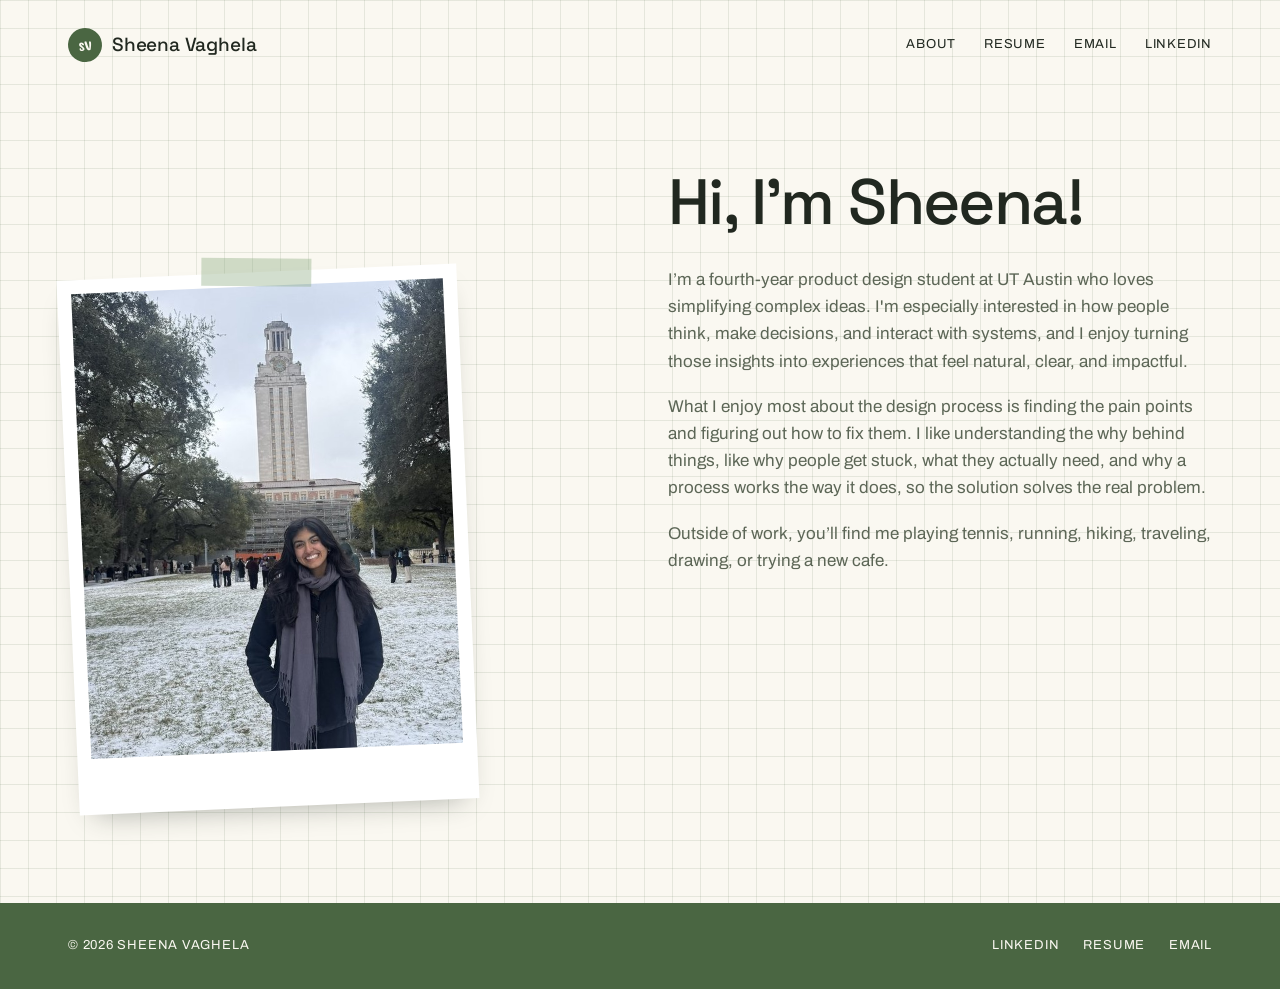
==== commit 0ae6f1e2: "Refresh About page copy and drop the photo caption Co-Authored-By: Claude Opus 5.5 <noreply@anthropi" ====
--- a/about.html
+++ b/about.html
@@ -31,14 +31,12 @@
     <figure class="hm-polaroid" data-reveal>
       <span class="hm-tape"></span>
       <img src="images/about-sheena-tower.jpg" alt="Sheena smiling on the snowy South Mall in front of the UT Tower">
-      <figcaption>Sheena Vaghela</figcaption>
     </figure>
     <div class="hm-about-body">
       <h1 class="hm-h2">Hi, I’m Sheena!</h1>
-      <p>I’m a fourth-year product design student at The University of Texas at Austin.</p>
-      <p>I love simplifying complex ideas. I'm especially interested in how people think, make decisions, and interact with systems, and I enjoy turning those insights into experiences that feel natural, clear, and impactful.</p>
-      <p>I've worked on projects ranging from making late-night rides safer for students to helping them discover and engage with campus organizations. I combine user insights and iterative prototyping to solve real-world problems, designing with attention to behavior, trust, and balancing user needs with feasibility and impact while collaborating with teams that care about the "why" as much as the "how."</p>
-      <p>Outside of work, I enjoy playing tennis, traveling, hiking, going on runs, and trying new cafes/restaurants. I also love drawing, tackling jigsaw puzzles, and experimenting with new hobbies whenever I can.</p>
+      <p>I’m a fourth-year product design student at UT Austin who loves simplifying complex ideas. I'm especially interested in how people think, make decisions, and interact with systems, and I enjoy turning those insights into experiences that feel natural, clear, and impactful.</p>
+      <p>What I enjoy most about the design process is finding the pain points and figuring out how to fix them. I like understanding the why behind things, like why people get stuck, what they actually need, and why a process works the way it does, so the solution solves the real problem.</p>
+      <p>Outside of work, you’ll find me playing tennis, running, hiking, traveling, drawing, or trying a new cafe.</p>
     </div>
   </section>
 
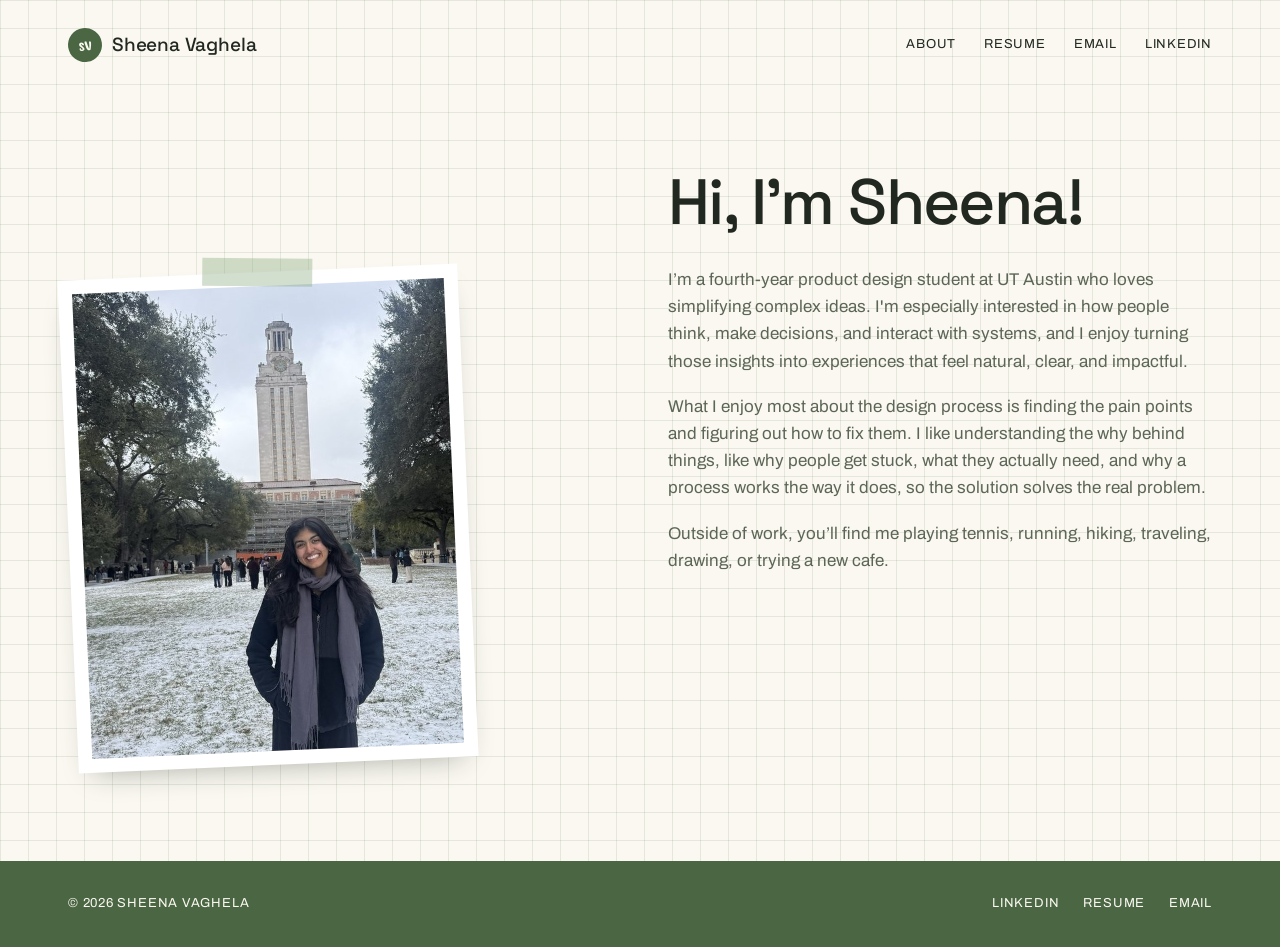
==== commit 8b9b5973: "Center About photo in an even white frame Co-Authored-By: Claude Opus 5.5 <noreply@anthropic.com>" ====
--- a/about.html
+++ b/about.html
@@ -8,7 +8,7 @@
 <link rel="icon" href="data:image/svg+xml,%3Csvg xmlns='http://www.w3.org/2000/svg' viewBox='0 0 64 64'%3E%3Crect width='64' height='64' rx='14' fill='%23FAF8F1'/%3E%3Ctext x='32' y='43' font-family='Georgia,serif' font-size='34' fill='%234A6642' text-anchor='middle'%3ES%3C/text%3E%3C/svg%3E">
 <script>document.documentElement.classList.add('js');</script>
 <link rel="stylesheet" href="styles.css?v=5">
-<link rel="stylesheet" href="home.css?v=9">
+<link rel="stylesheet" href="home.css?v=10">
 </head>
 <body class="home">
 <div class="hm-page" id="top">
--- a/home.css
+++ b/home.css
@@ -184,7 +184,7 @@
   background:none; border:none;
 }
 .hm-polaroid{
-  position:relative; padding:14px 14px 56px; background:#fff; max-width:400px;
+  position:relative; padding:14px; background:#fff; max-width:400px;
   box-shadow:0 14px 30px -16px rgba(33,40,32,.4); transform:rotate(-2.5deg);
   margin:clamp(0px,8vw,110px) 0 0; transition:transform 1s cubic-bezier(.3,1.4,.5,1);
 }
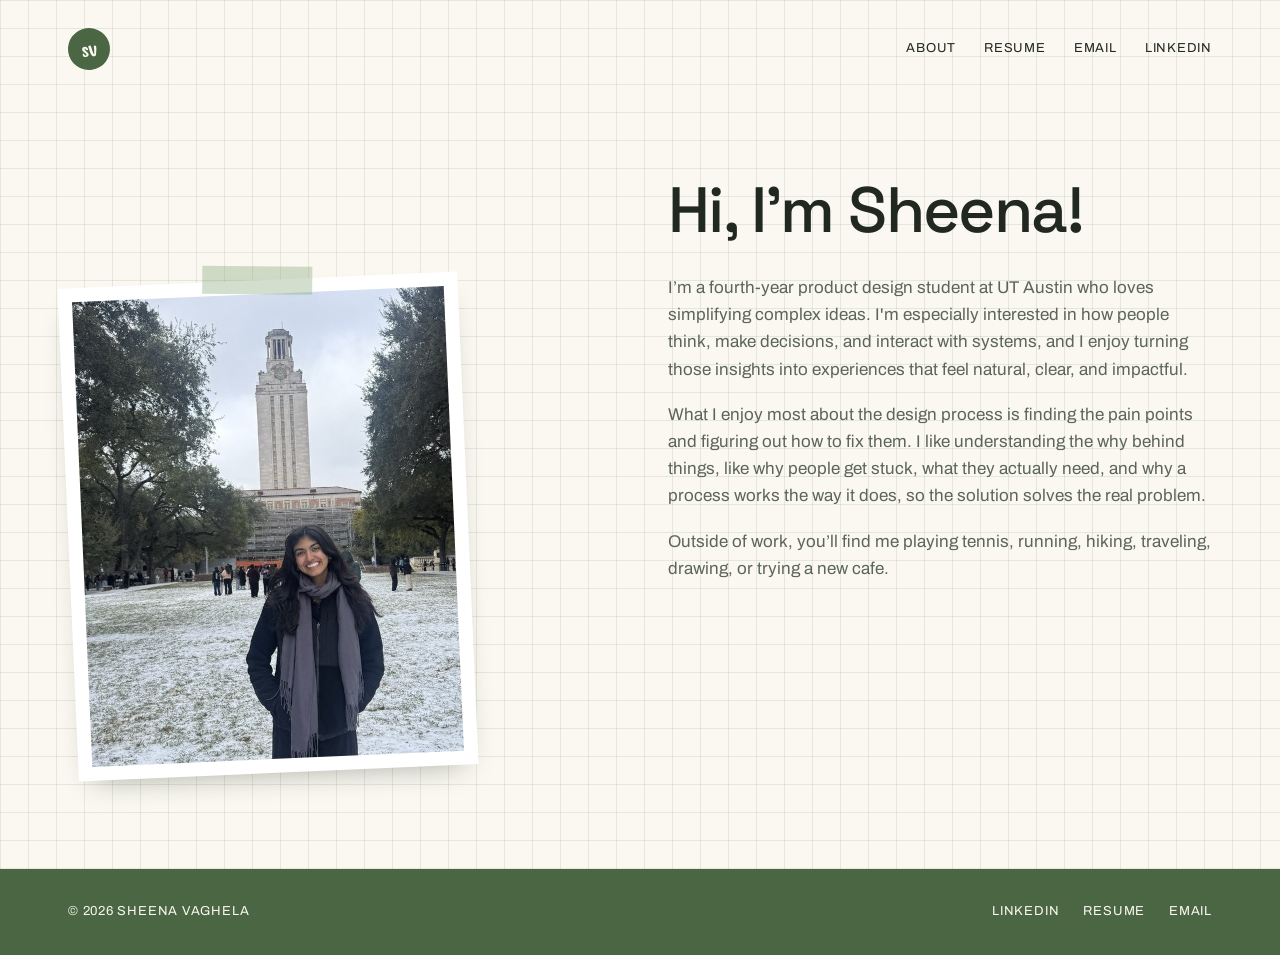
==== commit 045cce69: "Show only the sv badge in the nav, slightly larger Co-Authored-By: Claude Opus 5.5 <noreply@anthropi" ====
--- a/about.html
+++ b/about.html
@@ -7,7 +7,7 @@
 <meta name="description" content="About Sheena Vaghela">
 <link rel="icon" href="data:image/svg+xml,%3Csvg xmlns='http://www.w3.org/2000/svg' viewBox='0 0 64 64'%3E%3Crect width='64' height='64' rx='14' fill='%23FAF8F1'/%3E%3Ctext x='32' y='43' font-family='Georgia,serif' font-size='34' fill='%234A6642' text-anchor='middle'%3ES%3C/text%3E%3C/svg%3E">
 <script>document.documentElement.classList.add('js');</script>
-<link rel="stylesheet" href="styles.css?v=5">
+<link rel="stylesheet" href="styles.css?v=6">
 <link rel="stylesheet" href="home.css?v=10">
 </head>
 <body class="home">
@@ -15,7 +15,7 @@
 
 <header class="site">
   <div class="nav">
-    <a class="nav-name" href="index.html" aria-label="Sheena Vaghela, home"><span class="nav-mark" aria-hidden="true">sv</span><span class="nav-label">Sheena Vaghela</span></a>
+    <a class="nav-name" href="index.html" aria-label="Sheena Vaghela, home"><span class="nav-mark" aria-hidden="true">sv</span></a>
     <div class="nav-links">
       <a href="about.html" aria-current="page">About</a>
       <a href="resume-sheena-vaghela.pdf" target="_blank" rel="noopener">Resume</a>
--- a/styles.css
+++ b/styles.css
@@ -706,11 +706,11 @@
 .nav-name{ display:inline-flex; align-items:center; gap:10px; }
 .nav-mark{
   display:inline-flex; align-items:center; justify-content:center; flex-shrink:0;
-  width:34px; height:34px; border-radius:50%; background:var(--moss-dark); color:var(--paper);
-  font-family:'Caveat Brush', cursive; font-size:19px; line-height:1; letter-spacing:0; padding-bottom:2px;
+  width:42px; height:42px; border-radius:50%; background:var(--moss-dark); color:var(--paper);
+  font-family:'Caveat Brush', cursive; font-size:23px; line-height:1; letter-spacing:0; padding-bottom:2px;
   transform:rotate(-8deg); transition:transform .35s cubic-bezier(.3,1.5,.5,1);
 }
 .nav-name:hover .nav-mark{ transform:rotate(6deg) scale(1.08); }
-@media (max-width:420px){ .nav-mark{ width:30px; height:30px; font-size:17px; } }
+@media (max-width:420px){ .nav-mark{ width:38px; height:38px; font-size:21px; } }
 /* on narrow screens the badge stands in for the full name so the links stay on one line */
 @media (max-width:520px){ .nav-label{ display:none; } }
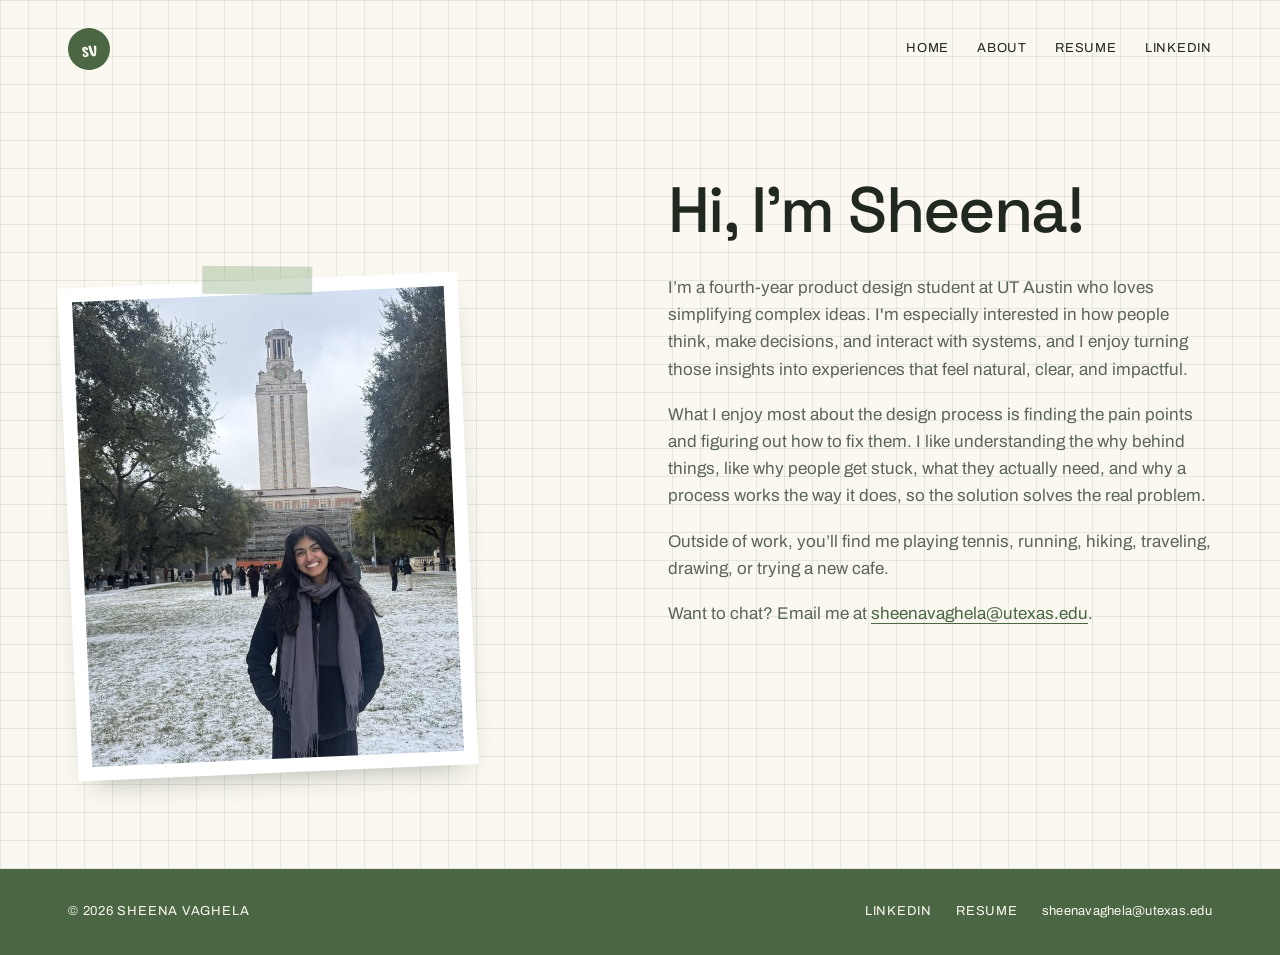
==== commit a045545f: "Add Home to nav, drop Email button, show email address instead - Add a Home link to the nav on every" ====
--- a/about.html
+++ b/about.html
@@ -8,7 +8,7 @@
 <link rel="icon" href="data:image/svg+xml,%3Csvg xmlns='http://www.w3.org/2000/svg' viewBox='0 0 64 64'%3E%3Crect width='64' height='64' rx='14' fill='%23FAF8F1'/%3E%3Ctext x='32' y='43' font-family='Georgia,serif' font-size='34' fill='%234A6642' text-anchor='middle'%3ES%3C/text%3E%3C/svg%3E">
 <script>document.documentElement.classList.add('js');</script>
 <link rel="stylesheet" href="styles.css?v=6">
-<link rel="stylesheet" href="home.css?v=10">
+<link rel="stylesheet" href="home.css?v=13">
 </head>
 <body class="home">
 <div class="hm-page" id="top">
@@ -17,9 +17,9 @@
   <div class="nav">
     <a class="nav-name" href="index.html" aria-label="Sheena Vaghela, home"><span class="nav-mark" aria-hidden="true">sv</span></a>
     <div class="nav-links">
+      <a href="index.html">Home</a>
       <a href="about.html" aria-current="page">About</a>
       <a href="resume-sheena-vaghela.pdf" target="_blank" rel="noopener">Resume</a>
-      <a href="mailto:sheenavaghela@utexas.edu">Email</a>
       <a class="btn" href="https://www.linkedin.com/in/sheena-vaghela" target="_blank" rel="noopener">LinkedIn</a>
     </div>
   </div>
@@ -37,6 +37,7 @@
       <p>I’m a fourth-year product design student at UT Austin who loves simplifying complex ideas. I'm especially interested in how people think, make decisions, and interact with systems, and I enjoy turning those insights into experiences that feel natural, clear, and impactful.</p>
       <p>What I enjoy most about the design process is finding the pain points and figuring out how to fix them. I like understanding the why behind things, like why people get stuck, what they actually need, and why a process works the way it does, so the solution solves the real problem.</p>
       <p>Outside of work, you’ll find me playing tennis, running, hiking, traveling, drawing, or trying a new cafe.</p>
+      <p>Want to chat? Email me at <a class="hm-inline-link" href="mailto:sheenavaghela@utexas.edu">sheenavaghela@utexas.edu</a>.</p>
     </div>
   </section>
 
@@ -48,7 +49,7 @@
     <div class="hm-foot-links">
       <a href="https://www.linkedin.com/in/sheena-vaghela" target="_blank" rel="noopener">LinkedIn</a>
       <a href="resume-sheena-vaghela.pdf" target="_blank" rel="noopener">Resume</a>
-      <a href="mailto:sheenavaghela@utexas.edu">Email</a>
+      <a href="mailto:sheenavaghela@utexas.edu">sheenavaghela@utexas.edu</a>
     </div>
   </div>
 </footer>
--- a/home.css
+++ b/home.css
@@ -279,3 +279,11 @@
   font-size:11px; letter-spacing:.06em; text-transform:uppercase; white-space:nowrap;
 }
 .home .case-media.hm-thumb .frame{ background:var(--paper-alt); }
+/* keep the five nav links beside the badge on small phones */
+@media (max-width:420px){
+  .home .nav{ flex-wrap:nowrap; gap:12px; }
+  .home .nav-links{ gap:10px; font-size:10.5px; letter-spacing:.05em; }
+}
+.hm-inline-link{ color:var(--moss-dark); border-bottom:1px solid var(--moss-dark); }
+.hm-inline-link:hover{ color:var(--ink); border-color:var(--ink); }
+.hm-foot a[href^="mailto"]{ text-transform:none; letter-spacing:.02em; }
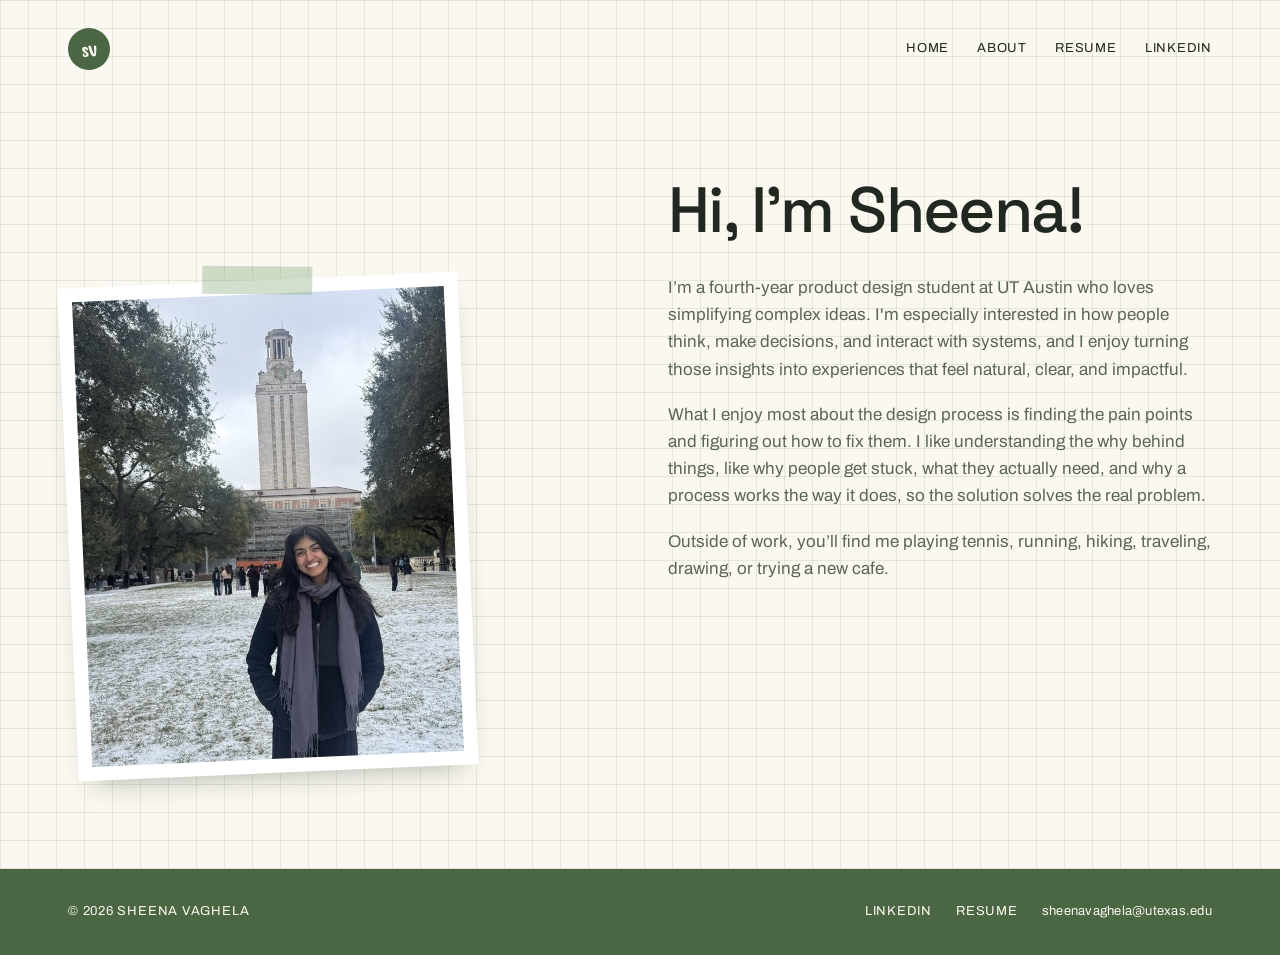
==== commit 6b260843: "Keep email in the footer only on the About page Co-Authored-By: Claude Opus 5.5 <noreply@anthropic.c" ====
--- a/about.html
+++ b/about.html
@@ -37,7 +37,6 @@
       <p>I’m a fourth-year product design student at UT Austin who loves simplifying complex ideas. I'm especially interested in how people think, make decisions, and interact with systems, and I enjoy turning those insights into experiences that feel natural, clear, and impactful.</p>
       <p>What I enjoy most about the design process is finding the pain points and figuring out how to fix them. I like understanding the why behind things, like why people get stuck, what they actually need, and why a process works the way it does, so the solution solves the real problem.</p>
       <p>Outside of work, you’ll find me playing tennis, running, hiking, traveling, drawing, or trying a new cafe.</p>
-      <p>Want to chat? Email me at <a class="hm-inline-link" href="mailto:sheenavaghela@utexas.edu">sheenavaghela@utexas.edu</a>.</p>
     </div>
   </section>
 
